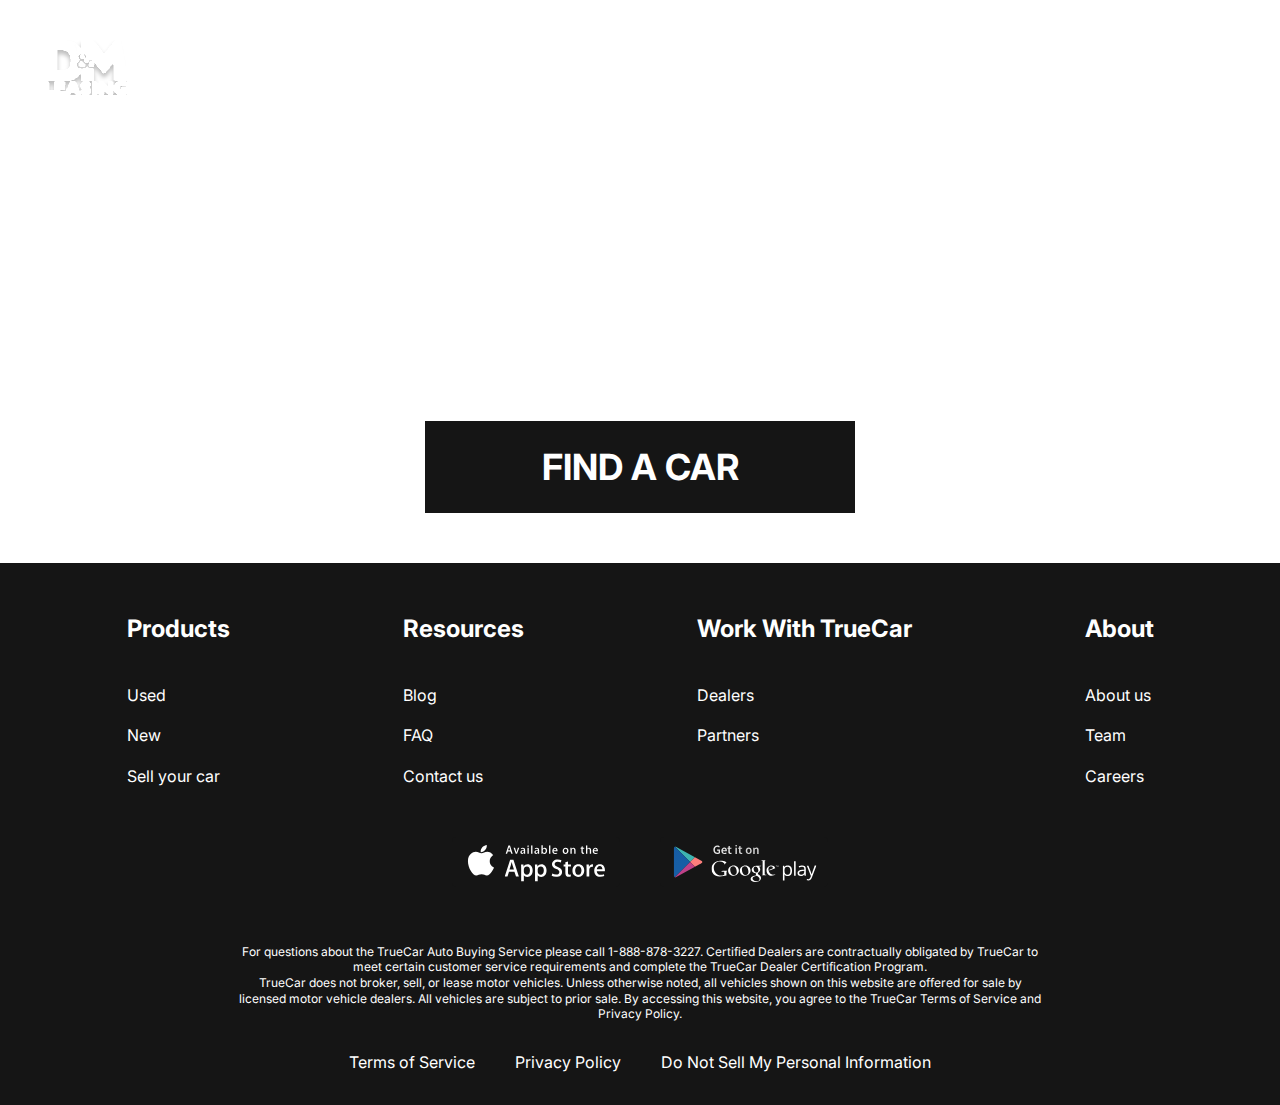
==== index.html @ 9ef31440 "lease-cars" ====
<!DOCTYPE html>
<html lang="en">
  <head>
    <meta charset="UTF-8" />
    <meta name="viewport" content="width=device-width, initial-scale=1.0" />
    <title>Document</title>
    <link rel="preconnect" href="https://fonts.googleapis.com" />
    <link rel="preconnect" href="https://fonts.gstatic.com" crossorigin />
    <link
      href="https://fonts.googleapis.com/css2?family=Inter:wght@400;700&display=swap"
      rel="stylesheet"
    />
    <link rel="stylesheet" href="css/style.css" />
  </head>
  <body>
    <div class="wrapper">
      <header class="header header-main">
        <div class="container">
          <div class="header__inner">
            <a href="#" class="logo">
              <img src="images/logo.svg" alt="logo" class="logo__img" />
            </a>
            <nav class="menu">
              <ul class="menu__list">
                <li class="menu__list-item">
                  <a href="#" class="menu__list-link">NEW CARS</a>
                </li>
                <li class="menu__list-item">
                  <a href="#" class="menu__list-link">PRE-OWNED CARS</a>
                </li>
                <li class="menu__list-item">
                  <a href="#" class="menu__list-link">FINANCE</a>
                </li>
                <li class="menu__list-item">
                  <a href="#" class="menu__list-link">LEASE VS BUY</a>
                </li>
                <li class="menu__list-item">
                  <a href="#" class="menu__list-link">CONTACT US</a>
                </li>
              </ul>
            </nav>
          </div>
        </div>
      </header>

      <main class="main">
        <section class="top">
          <div class="container">
            <h1 class="title">Leasing From D&M</h1>
            <a href="#" class="top__link"> FIND A CAR </a>
          </div>
        </section>
      </main>

      <footer class="footer">
        <div class="container">
          <nav class="footer__menu">
            <ul class="footer__menu-list">
              <li class="footer__menu-item">
                <p class="footer__menu-title">Products</p>
              </li>
              <li class="footer__menu-item">
                <a href="#" class="footer__menu-link">Used</a>
              </li>
              <li class="footer__menu-item">
                <a href="#" class="footer__menu-link">New</a>
              </li>
              <li class="footer__menu-item">
                <a href="#" class="footer__menu-link">Sell your car</a>
              </li>
            </ul>
            <ul class="footer__menu-list">
              <li class="footer__menu-item">
                <p class="footer__menu-title">Resources</p>
              </li>
              <li class="footer__menu-item">
                <a href="#" class="footer__menu-link">Blog</a>
              </li>
              <li class="footer__menu-item">
                <a href="#" class="footer__menu-link">FAQ</a>
              </li>
              <li class="footer__menu-item">
                <a href="#" class="footer__menu-link">Contact us</a>
              </li>
            </ul>
            <ul class="footer__menu-list">
              <li class="footer__menu-item">
                <p class="footer__menu-title">Work With TrueCar</p>
              </li>
              <li class="footer__menu-item">
                <a href="#" class="footer__menu-link">Dealers</a>
              </li>
              <li class="footer__menu-item">
                <a href="#" class="footer__menu-link">Partners</a>
              </li>
            </ul>
            <ul class="footer__menu-list">
              <li class="footer__menu-item">
                <p class="footer__menu-title">About</p>
              </li>
              <li class="footer__menu-item">
                <a href="#" class="footer__menu-link">About us</a>
              </li>
              <li class="footer__menu-item">
                <a href="#" class="footer__menu-link">Team</a>
              </li>
              <li class="footer__menu-item">
                <a href="#" class="footer__menu-link">Careers</a>
              </li>
            </ul>
          </nav>
          <ul class="app">
            <li class="app__item">
              <a href="#" class="app__item-link">
                <img class="app__item-img" src="images/appstore.svg" alt="" />
              </a>
            </li>
            <li class="app__item">
              <a href="#" class="app__item-link">
                <img class="app__item-img" src="images/googleplay.svg" alt="" />
              </a>
            </li>
          </ul>
          <div class="footer__copy">
            <p class="footer__copy-text">
              For questions about the TrueCar Auto Buying Service please call
              1-888-878-3227. Certified Dealers are contractually obligated by
              TrueCar to meet certain customer service requirements and complete
              the TrueCar Dealer Certification Program.
            </p>
            <p class="footer__copy-text">
              TrueCar does not broker, sell, or lease motor vehicles. Unless
              otherwise noted, all vehicles shown on this website are offered
              for sale by licensed motor vehicle dealers. All vehicles are
              subject to prior sale. By accessing this website, you agree to the
              TrueCar Terms of Service and Privacy Policy.
            </p>
          </div>
          <nav class="copy__nav">
            <ul class="copy__nav-list">
              <li class="copy__nav-item">
                <a href="#" class="copy__nav-link">Terms of Service</a>
              </li>
              <li class="copy__nav-item">
                <a href="#" class="copy__nav-link">Privacy Policy</a>
              </li>
              <li class="copy__nav-item">
                <a href="#" class="copy__nav-link"
                  >Do Not Sell My Personal Information</a
                >
              </li>
            </ul>
          </nav>
        </div>
      </footer>
    </div>
  </body>
</html>
---- css/style.css ----
html {
  box-sizing: border-box;
}

*,
*::after,
*::before {
  box-sizing: inherit;
  margin: 0;
  padding: 0;
}

ul {
  list-style: none;
}

a {
  text-decoration: none;
  color: inherit;
}

.wrapper {
  min-height: 100%;
  display: flex;
  flex-direction: column;
}

.container {
  max-width: 1230px;
  padding: 0 15px;
  margin: 0 auto;
}

body {
  font-family: "Inter", sans-serif;
  font-size: 16px;
  font-weight: 400;
  line-height: 1.3;
}

html,
body {
  height: 100%;
}

.header {
  background-color: #151515;
}

.header-main {
  background-color: transparent;
}

.header__inner {
  padding-top: 40px;
  padding-bottom: 45px;
  display: flex;
  justify-content: space-between;
  align-items: flex-end;
}

.menu__list {
  display: flex;
  gap: 35px;
}

.menu__list-link {
  color: #fff;
  text-transform: uppercase;
  font-weight: 700;
}

.footer {
  background-color: #151515;
  padding: 50px 0 32px;
  color: #fff;
}

.footer__menu {
  display: flex;
  justify-content: space-around;
  margin-bottom: 50px;
}

.footer__menu-list {
  max-width: 225px;
}

.footer__menu-title {
  font-size: 24px;
  font-weight: 700;
  padding-bottom: 20px;
}

.footer__menu-item + .footer__menu-item {
  padding-top: 20px;
}

.app {
  display: flex;
  justify-content: center;
  gap: 40px;
  margin-bottom: 52px;
}

.footer__copy {
  max-width: 806px;
  margin: 0 auto 30px;
  text-align: center;
  font-size: 12px;
}

.copy__nav-list {
  display: flex;
  justify-content: center;
  gap: 40px;
}

.main {
  flex-grow: 1;
}

.top {
  padding-top: 105px;
  color: #fff;
  text-align: center;
  padding-bottom: 50px;
}

.title {
  padding-bottom: 38px;
  font-weight: 700;
  font-size: 96px;
}

.top__link {
  background-color: #151515;
  padding: 23px;
  max-width: 430px;
  width: 100%;
  display: inline-block;
  text-transform: uppercase;
  font-weight: 700;
  font-size: 36px;
}
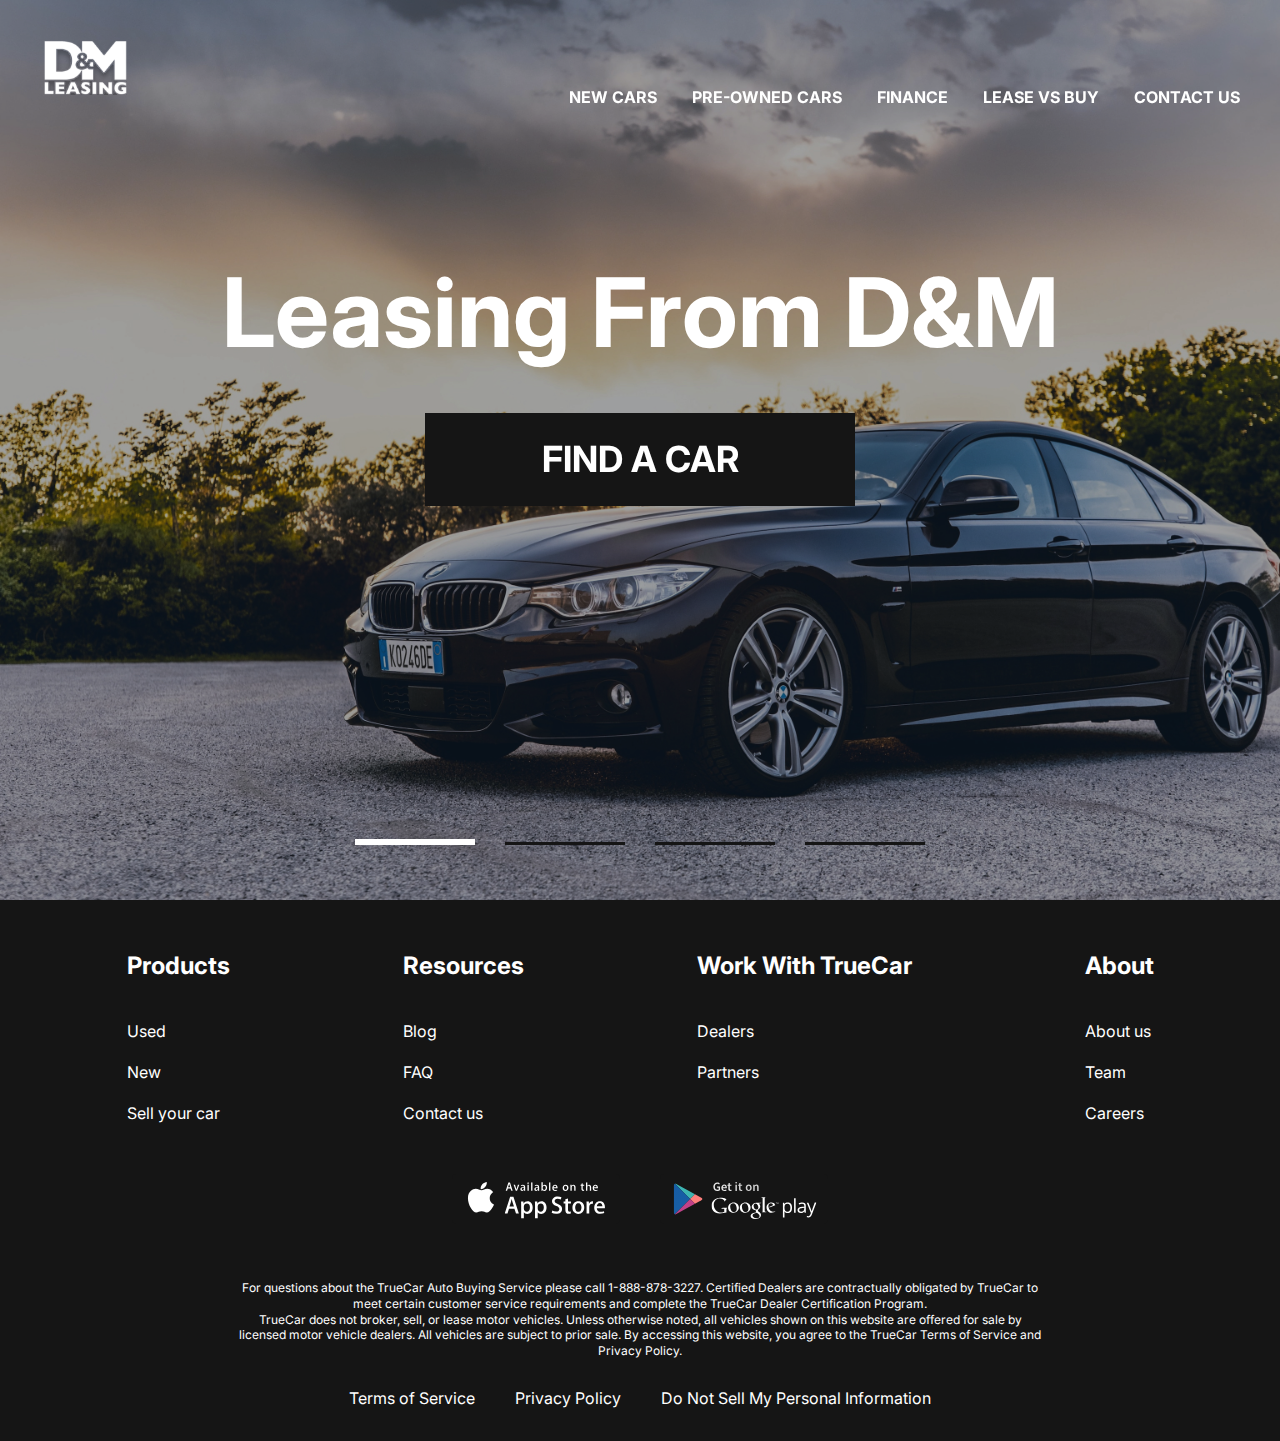
==== commit 6c7735b6: "added carusel" ====
--- a/index.html
+++ b/index.html
@@ -9,6 +9,10 @@
     <link
       href="https://fonts.googleapis.com/css2?family=Inter:wght@400;700&display=swap"
       rel="stylesheet"
+    />
+    <link
+      rel="stylesheet"
+      href="https://cdn.jsdelivr.net/npm/swiper@9/swiper-bundle.min.css"
     />
     <link rel="stylesheet" href="css/style.css" />
   </head>
@@ -50,6 +54,18 @@
             <a href="#" class="top__link"> FIND A CAR </a>
           </div>
         </section>
+        <div class="slider">
+          <div class="swiper">
+            <div class="swiper-wrapper">
+              <!-- Slides -->
+              <div class="swiper-slide" style="background-image: url(images/slider-1.jpg);"></div>
+              <div class="swiper-slide" style="background-image: url(images/slider-2.jpg);"></div>
+              <div class="swiper-slide" style="background-image: url(images/slider-3.jpg);"></div>
+              <div class="swiper-slide" style="background-image: url(images/slider-4.jpg);"></div>
+            </div>
+            <div class="swiper-pagination"></div>
+          </div>
+        </div>
       </main>
 
       <footer class="footer">
@@ -154,5 +170,7 @@
         </div>
       </footer>
     </div>
+    <script src="https://cdn.jsdelivr.net/npm/swiper@9/swiper-bundle.min.js"></script>
+    <script src="js/main.js"></script>
   </body>
 </html>
--- a/css/style.css
+++ b/css/style.css
@@ -49,6 +49,10 @@
 
 .header-main {
   background-color: transparent;
+  position: absolute;
+  z-index: 5;
+  left: 0;
+  right: 0;
 }
 
 .header__inner {
@@ -121,10 +125,14 @@
 }
 
 .top {
-  padding-top: 105px;
+  padding-top: 250px;
   color: #fff;
   text-align: center;
   padding-bottom: 50px;
+  position: absolute;
+  z-index: 5;
+  left: 0;
+  right: 0;
 }
 
 .title {
@@ -143,3 +151,42 @@
   font-weight: 700;
   font-size: 36px;
 }
+
+.swiper::after{
+  content: '';
+  background: rgba(21, 21, 21, .4);
+  position: absolute;
+  z-index: 5;
+  left: 0;
+  right: 0;
+  top: 0;
+  bottom: 0;
+
+}
+
+
+.swiper-slide {
+  background-repeat: no-repeat;
+  background-size: cover;
+  background-position: center center;
+  height: 100vh;
+}
+
+.swiper-pagination-bullet {
+  width: 120px;
+  height: 3px;
+  background-color: #151515;
+  border-radius: 0;
+  opacity: 1;
+  margin: 0 15px !important;
+}
+
+.swiper-pagination-bullets.swiper-pagination-horizontal{
+  bottom: 50px;
+}
+
+.swiper-pagination-bullet-active{
+  height: 6px;
+  background-color: #fff;
+
+}
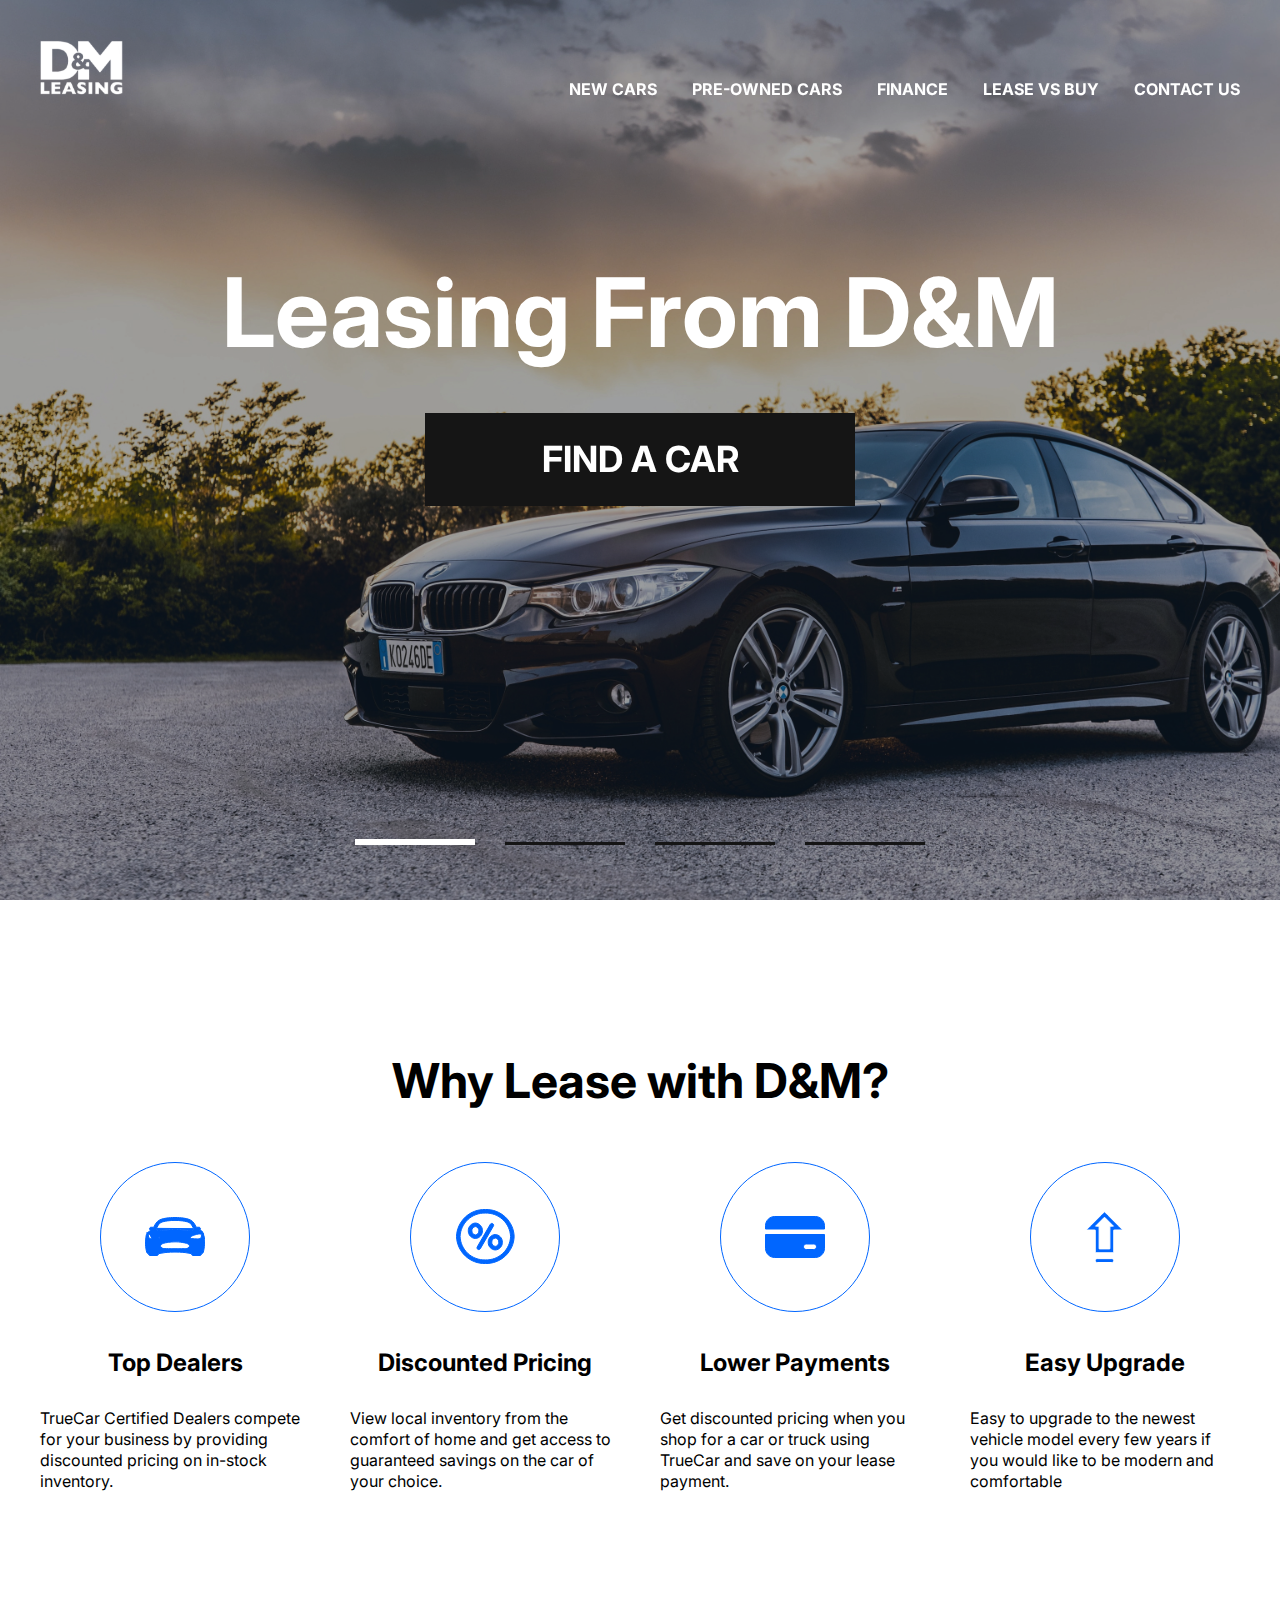
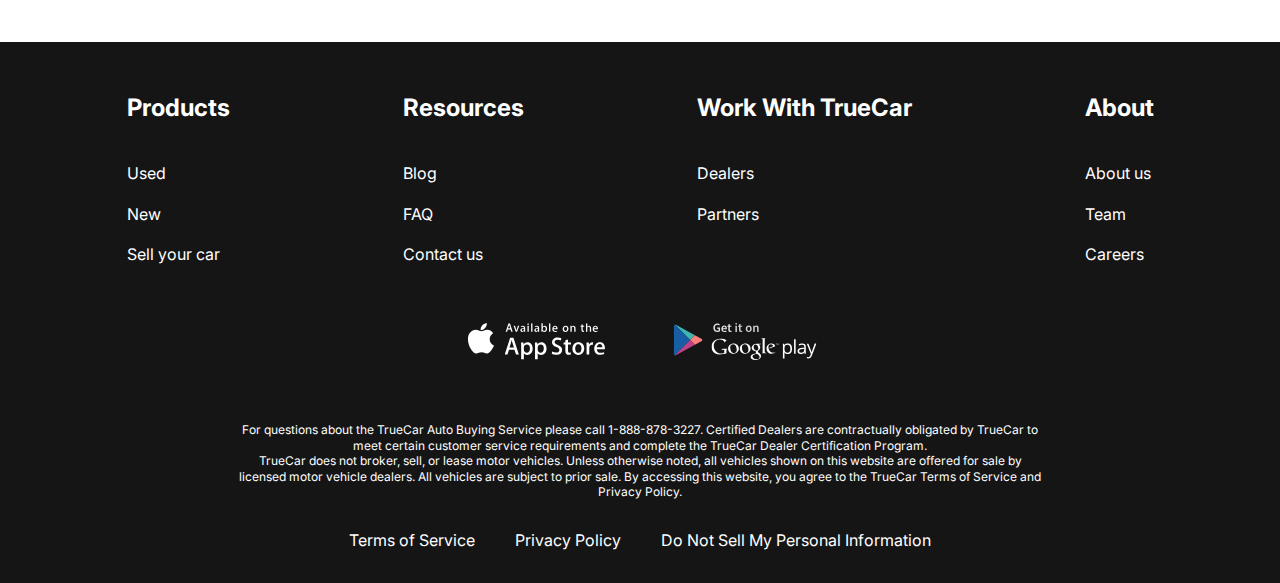
==== commit bafe8a9c: "added why-lease" ====
--- a/index.html
+++ b/index.html
@@ -58,14 +58,82 @@
           <div class="swiper">
             <div class="swiper-wrapper">
               <!-- Slides -->
-              <div class="swiper-slide" style="background-image: url(images/slider-1.jpg);"></div>
-              <div class="swiper-slide" style="background-image: url(images/slider-2.jpg);"></div>
-              <div class="swiper-slide" style="background-image: url(images/slider-3.jpg);"></div>
-              <div class="swiper-slide" style="background-image: url(images/slider-4.jpg);"></div>
+              <div
+                class="swiper-slide"
+                style="background-image: url(images/slider-1.jpg)"
+              ></div>
+              <div
+                class="swiper-slide"
+                style="background-image: url(images/slider-2.jpg)"
+              ></div>
+              <div
+                class="swiper-slide"
+                style="background-image: url(images/slider-3.jpg)"
+              ></div>
+              <div
+                class="swiper-slide"
+                style="background-image: url(images/slider-4.jpg)"
+              ></div>
             </div>
             <div class="swiper-pagination"></div>
           </div>
         </div>
+
+        <section class="why-lease">
+          <div class="container">
+            <h2 class="section-title">Why Lease with D&M?</h2>
+            <ul class="why-lease__list">
+              <li class="why-lease__item">
+                <img
+                  class="why-lease__item-img"
+                  src="images/why-lease-1.svg"
+                  alt="why-lease"
+                />
+                <h3 class="why-lease__item-title">Top Dealers</h3>
+                <p class="why-lease__item-text">
+                  TrueCar Certified Dealers compete for your business by
+                  providing discounted pricing on in-stock inventory.
+                </p>
+              </li>
+              <li class="why-lease__item">
+                <img
+                  class="why-lease__item-img"
+                  src="images/why-lease-2.svg"
+                  alt="why-lease"
+                />
+                <h3 class="why-lease__item-title">Discounted Pricing</h3>
+                <p class="why-lease__item-text">
+                  View local inventory from the comfort of home and get access
+                  to guaranteed savings on the car of your choice.
+                </p>
+              </li>
+              <li class="why-lease__item">
+                <img
+                  class="why-lease__item-img"
+                  src="images/why-lease-3.svg"
+                  alt="why-lease"
+                />
+                <h3 class="why-lease__item-title">Lower Payments</h3>
+                <p class="why-lease__item-text">
+                  Get discounted pricing when you shop for a car or truck using
+                  TrueCar and save on your lease payment.
+                </p>
+              </li>
+              <li class="why-lease__item">
+                <img
+                  class="why-lease__item-img"
+                  src="images/why-lease-4.svg"
+                  alt="why-lease"
+                />
+                <h3 class="why-lease__item-title">Easy Upgrade</h3>
+                <p class="why-lease__item-text">
+                  Easy to upgrade to the newest vehicle model every few years if
+                  you would like to be modern and comfortable
+                </p>
+              </li>
+            </ul>
+          </div>
+        </section>
       </main>
 
       <footer class="footer">
--- a/css/style.css
+++ b/css/style.css
@@ -17,6 +17,14 @@
 a {
   text-decoration: none;
   color: inherit;
+  cursor: pointer;
+}
+
+.section-title {
+  margin-bottom: 50px;
+  font-size: 48px;
+  font-weight: 700;
+  text-align: center;
 }
 
 .wrapper {
@@ -50,7 +58,7 @@
 .header-main {
   background-color: transparent;
   position: absolute;
-  z-index: 5;
+  z-index: 6;
   left: 0;
   right: 0;
 }
@@ -152,18 +160,16 @@
   font-size: 36px;
 }
 
-.swiper::after{
-  content: '';
-  background: rgba(21, 21, 21, .4);
+.swiper::after {
+  content: "";
+  background: rgba(21, 21, 21, 0.4);
   position: absolute;
   z-index: 5;
   left: 0;
   right: 0;
   top: 0;
   bottom: 0;
-
-}
-
+}
 
 .swiper-slide {
   background-repeat: no-repeat;
@@ -181,12 +187,36 @@
   margin: 0 15px !important;
 }
 
-.swiper-pagination-bullets.swiper-pagination-horizontal{
+.swiper-pagination-bullets.swiper-pagination-horizontal {
   bottom: 50px;
 }
 
-.swiper-pagination-bullet-active{
+.swiper-pagination-bullet-active {
   height: 6px;
   background-color: #fff;
-
-}
+}
+
+.why-lease {
+  padding: 150px 0;
+}
+
+.why-lease__list {
+  display: grid;
+  grid-template-columns: repeat(4, 1fr);
+  gap: 40px;
+  text-align: center;
+}
+
+.why-lease__item-img {
+  margin-bottom: 30px;
+}
+
+.why-lease__item-title {
+  margin-bottom: 30px;
+  font-size: 24px;
+  font-weight: 700;
+}
+
+.why-lease__item-text {
+  text-align: left;
+}
